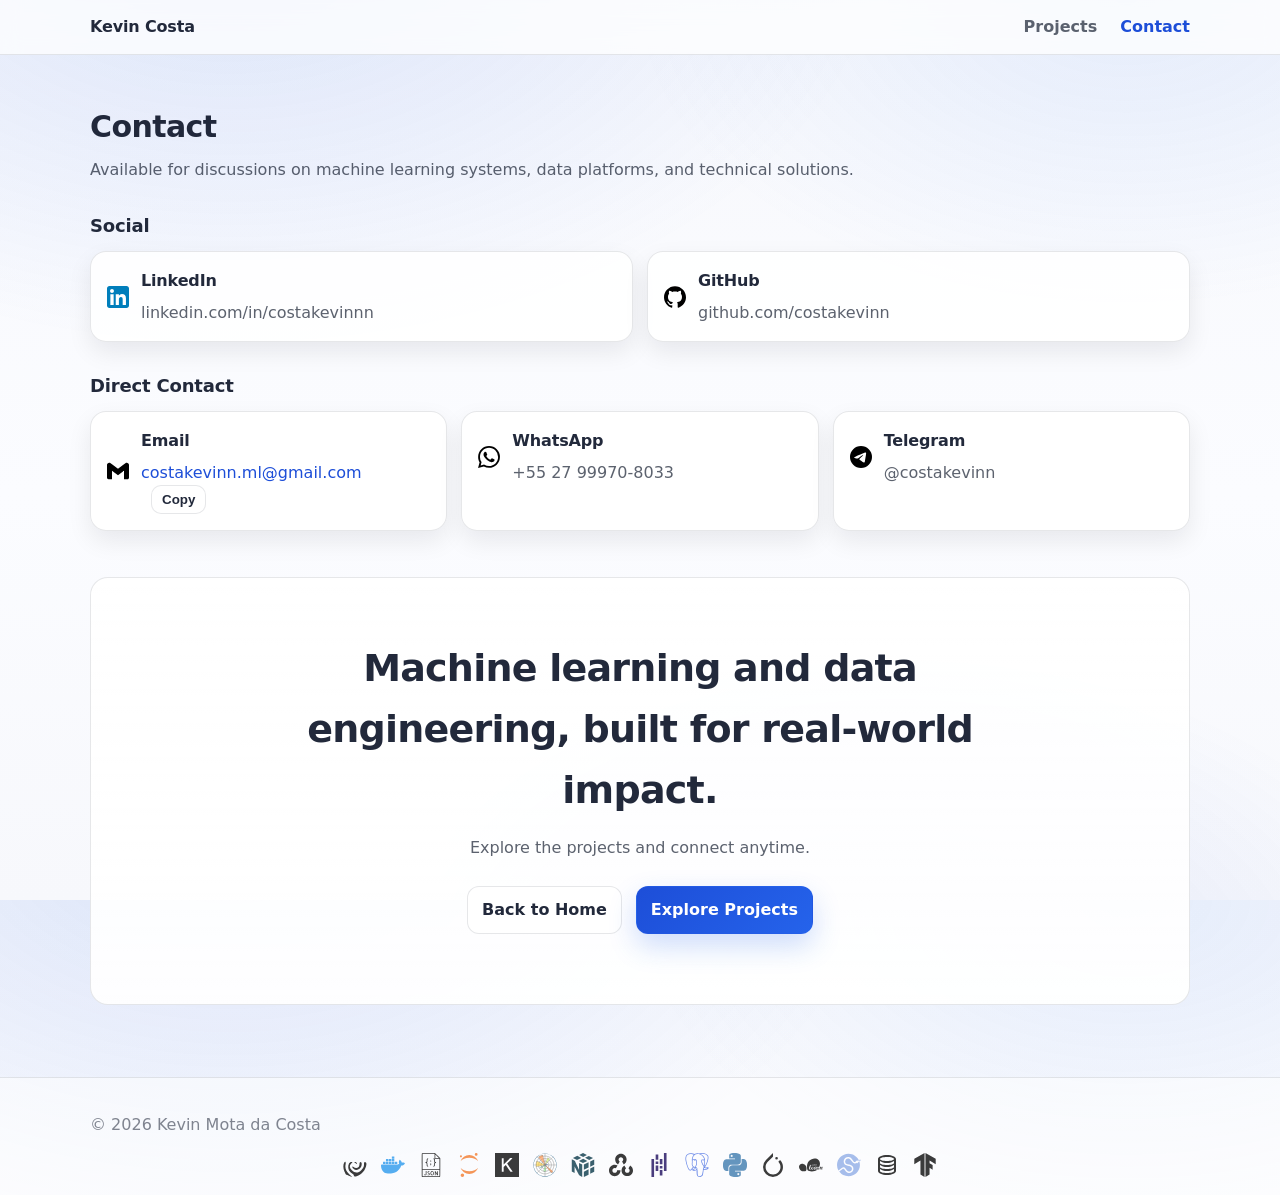
==== pages/contact.html @ 670adea7 "Deploy new portfolio site" ====
<!DOCTYPE html>
<html lang="en">
<head>
  <meta charset="UTF-8" />
  <meta name="viewport" content="width=device-width, initial-scale=1.0" />
  <meta name="description" content="Contact Kevin Mota da Costa — Machine Learning & Data Professional." />
  <title>Contact | Kevin Costa</title>

  <link rel="icon" type="image/png" href="/assets/img/favicon.png">
  <link rel="apple-touch-icon" href="/assets/img/favicon.png">


  <link rel="stylesheet" href="/config.css" />
  <link rel="stylesheet" href="/style.css" />
  <script src="/script.js" defer></script>
</head>
<body>

  <header class="navbar">
    <div class="nav-container">
      <a href="/" class="logo">Kevin Costa</a>

      <nav class="nav-links">
        <a href="/pages/projects.html">Projects</a>
        <a class="active" href="/pages/contact.html">Contact</a>
      </nav>
    </div>
  </header>

  <main class="container page">

    <div class="page-head">
      <h1 class="section-title">Contact</h1>
      <p class="section-subtitle">
        Available for discussions on machine learning systems, data platforms, and technical solutions.
      </p>
    </div>

    <!-- SOCIAL -->
    <section class="contact-section">
      <h2 class="section-subtitle-title">Social</h2>

      <div class="contact-grid">
        <a class="card card-link" href="https://www.linkedin.com/in/costakevinnn/" target="_blank" rel="noopener noreferrer">
          <div class="card-row">
            <img class="social-icon lg" src="/assets/icons/social/linkedin.svg" alt="LinkedIn">
            <div>
              <h3 class="card-title">LinkedIn</h3>
              <p class="card-text">linkedin.com/in/costakevinnn</p>
            </div>
          </div>
        </a>

        <a class="card card-link" href="https://github.com/costakevinn" target="_blank" rel="noopener noreferrer">
          <div class="card-row">
            <img class="social-icon lg" src="/assets/icons/social/github.svg" alt="GitHub">
            <div>
              <h3 class="card-title">GitHub</h3>
              <p class="card-text">github.com/costakevinn</p>
            </div>
          </div>
        </a>
      </div>
    </section>

    <!-- DIRECT CONTACT -->
    <section class="contact-section">
      <h2 class="section-subtitle-title">Direct Contact</h2>

      <div class="contact-grid">

        <div class="card">
          <div class="card-row">
            <img class="social-icon lg" src="/assets/icons/social/gmail.svg" alt="Email">
            <div>
              <h3 class="card-title">Email</h3>
              <p class="card-text">
                <a href="mailto:costakevinn.ml@gmail.com">costakevinn.ml@gmail.com</a>
                <button class="copy-inline" type="button" data-copy="costakevinn.ml@gmail.com" aria-label="Copy email to clipboard">Copy</button>
              </p>
            </div>
          </div>
        </div>

        <a class="card card-link" href="https://wa.me/5527999708033" target="_blank" rel="noopener noreferrer">
          <div class="card-row">
            <img class="social-icon lg" src="/assets/icons/social/whatsapp.svg" alt="WhatsApp">
            <div>
              <h3 class="card-title">WhatsApp</h3>
              <p class="card-text">+55 27 99970-8033</p>
            </div>
          </div>
        </a>

        <a class="card card-link" href="https://t.me/costakevinn" target="_blank" rel="noopener noreferrer">
          <div class="card-row">
            <img class="social-icon lg" src="/assets/icons/social/telegram.svg" alt="Telegram">
            <div>
              <h3 class="card-title">Telegram</h3>
              <p class="card-text">@costakevinn</p>
            </div>
          </div>
        </a>

      </div>
    </section>

    <!-- CTA -->
    <section class="closing-section closing-section--compact">
      <div class="closing-container">
        <h2 class="closing-title">Machine learning and data engineering, built for real-world impact.</h2>

        <p class="closing-text">
          Explore the projects and connect anytime.
        </p>

        <div class="closing-actions">
          <a href="/" class="btn btn-secondary">Back to Home</a>
          <a href="/pages/projects.html" class="btn btn-primary">Explore Projects</a>
        </div>
      </div>
    </section>

  </main>

  <footer class="footer">
    <div class="container">
      <p>© <span id="year"></span> Kevin Mota da Costa</p>
      <div id="global-tech-stack" class="footer-tech-stack" aria-label="Tech stack"></div>
    </div>
  </footer>

</body>
</html>
---- config.css ----
/* config.css
   Design tokens (colors, effects, shadows, radii)
*/

:root{
  /* Base */
  --bg: #f7f8fc;
  --bg-2: #fbfcff;
  --panel: #ffffff;

  /* Text */
  --text: rgba(15, 23, 42, 0.92);
  --muted: rgba(15, 23, 42, 0.68);
  --muted-2: rgba(15, 23, 42, 0.52);

  /* Brand */
  --brand: #1d4ed8;     /* blue-700 */
  --brand-2: #2563eb;   /* blue-600 */

  /* Borders */
  --border: rgba(15, 23, 42, 0.10);
  --border-strong: rgba(15, 23, 42, 0.16);
  --border-soft: rgba(15, 23, 42, 0.06);
  --tag-border: rgba(15, 23, 42, 0.12);
  --tech-border: rgba(15, 23, 42, 0.14);

  /* Surfaces (glass) */
  --surface-home: rgba(255, 255, 255, 0.60);
  --surface-navbar: rgba(255, 255, 255, 0.75);
  --surface-card: rgba(255, 255, 255, 0.86);
  --surface-pill: rgba(255, 255, 255, 0.88);
  --surface-pill-hover: rgba(255, 255, 255, 0.96);

  --surface-btn-secondary: rgba(255, 255, 255, 0.85);
  --surface-btn-secondary-hover: rgba(255, 255, 255, 0.95);

  --surface-btn-ghost: rgba(255, 255, 255, 0.75);
  --surface-btn-ghost-hover: rgba(255, 255, 255, 0.95);

  --surface-chip: rgba(255, 255, 255, 0.65);
  --surface-chip-hover: rgba(255, 255, 255, 0.92);

  --surface-tag: rgba(255, 255, 255, 0.70);
  --surface-tech-pill: rgba(255, 255, 255, 0.72);

  --surface-footer: rgba(255, 255, 255, 0.55);
  --surface-closing-a: rgba(255, 255, 255, 0.85);
  --surface-closing-b: rgba(255, 255, 255, 0.95);

  /* Brand-tinted surfaces */
  --surface-viewall-bg: rgba(37, 99, 235, 0.06);
  --surface-viewall-bg-hover: rgba(37, 99, 235, 0.10);
  --surface-viewall-border: rgba(37, 99, 235, 0.18);
  --surface-viewall-border-hover: rgba(37, 99, 235, 0.26);

  --chip-active-bg: rgba(37, 99, 235, 0.10);
  --chip-active-border: rgba(37, 99, 235, 0.22);

  /* Effects */
  --blur-6: blur(6px);
  --blur-10: blur(10px);

  /* Shadows */
  --shadow: 0 18px 50px rgba(2, 6, 23, 0.10);
  --shadow-soft: 0 10px 24px rgba(2, 6, 23, 0.08);
  --shadow-float: 0 12px 28px rgba(2, 6, 23, 0.10);

  /* Brand shadows */
  --shadow-brand: 0 12px 28px rgba(37, 99, 235, 0.22);
  --shadow-brand-hover: 0 16px 34px rgba(37, 99, 235, 0.28);
  --shadow-profile: 0 20px 50px rgba(37, 99, 235, 0.18);

  /* Rings */
  --ring: 0 0 0 4px rgba(37, 99, 235, 0.18);

  /* Gradients / background glows */
  --glow-1: rgba(37, 99, 235, 0.14);
  --glow-2: rgba(59, 130, 246, 0.10);
  --glow-3: rgba(29, 78, 216, 0.10);

  /* Buttons */
  --btn-primary-border: rgba(37, 99, 235, 0.35);

  /* Carousel arrows */
  --carousel-arrow-bg: rgba(255, 255, 255, 0.90);
  --carousel-arrow-bg-hover: rgba(255, 255, 255, 0.98);
  --carousel-arrow-text: rgba(15, 23, 42, 0.78);
  --carousel-arrow-border-hover: var(--brand);
  --carousel-arrow-color-hover: var(--brand);
  --carousel-arrow-ring-hover: 0 0 0 3px rgba(37, 99, 235, 0.15);

  /* Copy states */
  --copy-dot: rgba(15, 23, 42, 0.25);

  --success-border: rgba(22, 163, 74, 0.30);
  --success-bg: rgba(22, 163, 74, 0.08);
  --success-text: rgba(22, 163, 74, 0.95);
  --success-dot: rgba(22, 163, 74, 0.85);

  /* Misc */
  --tech-icon-opacity: 0.92;
  --tech-icon-opacity-hover: 1;

  --footer-tech-opacity: 0.9;
  --footer-tech-icon-opacity: 0.85;
  --footer-tech-icon-opacity-hover: 1;

  /* Radius */
  --radius-10: 10px;
  --radius-12: 12px;
  --radius-16: 16px;
  --radius-18: 18px;
  --radius-pill: 999px;

  /* Profile */
  --profile-border: rgba(37, 99, 235, 0.18);
}
---- style.css ----
/* style.css
   Layout + components (NO raw colors here)
*/

*{ box-sizing: border-box; }
html, body{ height: 100%; }

body{
  margin: 0;
  font-family: ui-sans-serif, system-ui, -apple-system, Segoe UI, Roboto, Helvetica, Arial;
  color: var(--text);
  line-height: 1.6;

  background:
    radial-gradient(1100px 700px at 18% -8%, var(--glow-1), transparent 60%),
    radial-gradient(900px 560px at 88% 0%, var(--glow-2), transparent 55%),
    radial-gradient(900px 560px at 70% 110%, var(--glow-3), transparent 60%),
    linear-gradient(180deg, var(--bg), var(--bg-2) 55%, var(--bg) 100%);
}

.home{
  max-width: 1200px;
  margin: 0 auto;
  background: var(--surface-home);
  backdrop-filter: var(--blur-6);
  border-left: 1px solid var(--border-soft);
  border-right: 1px solid var(--border-soft);
}

a{ color: var(--brand); text-decoration: none; }
a:hover{ color: var(--brand-2); }

.container{
  width: min(1100px, calc(100% - 40px));
  margin: 0 auto;
}

.page{ padding: 48px 0 72px; }

/* Navbar */
.navbar{
  position: sticky;
  top: 0;
  z-index: 50;
  background: var(--surface-navbar);
  backdrop-filter: var(--blur-10);
  border-bottom: 1px solid var(--border);
}

.nav-container{
  width: min(1100px, calc(100% - 40px));
  margin: 0 auto;
  display: flex;
  align-items: center;
  justify-content: space-between;
  padding: 14px 0;
}

.logo{
  font-weight: 750;
  letter-spacing: -0.01em;
  color: var(--text);
}

.logo.active{
  color: var(--brand);
}

.nav-links a{
  margin-left: 18px;
  color: var(--muted);
  font-weight: 650;
}
.nav-links a:hover{ color: var(--brand-2); }
.nav-links a.active{ color: var(--brand); }

/* Buttons */
.btn{
  display: inline-flex;
  align-items: center;
  justify-content: center;
  padding: 10px 14px;
  border-radius: var(--radius-12);
  border: 1px solid var(--border);
  font-weight: 700;
  transition: transform .12s ease, background .12s ease, border-color .12s ease, box-shadow .12s ease;
  cursor: pointer;
}

.btn:hover{ transform: translateY(-1px); }
.btn:focus{ outline: none; box-shadow: var(--ring); }

.btn-primary{
  background: linear-gradient(135deg, var(--brand), var(--brand-2));
  border-color: var(--btn-primary-border);
  color: var(--panel);
  box-shadow: var(--shadow-brand);
}
.btn-primary:hover{ box-shadow: var(--shadow-brand-hover); }

.btn-secondary{
  background: var(--surface-btn-secondary);
  color: var(--text);
}
.btn-secondary:hover{
  border-color: var(--border-strong);
  background: var(--surface-btn-secondary-hover);
}

.btn-ghost{
  background: var(--surface-btn-ghost);
  color: var(--text);
}
.btn-ghost:hover{
  background: var(--surface-btn-ghost-hover);
  border-color: var(--border-strong);
}

/* Page headers */
.page-head{ margin-bottom: 18px; }

.section-title{
  margin: 0 0 6px;
  font-size: 30px;
  letter-spacing: -0.02em;
}

.section-subtitle{
  margin: 0;
  color: var(--muted);
  max-width: 85ch;
}

/* Home hero */
.hero-profile{
  display: flex;
  align-items: center;
  justify-content: center;
  padding: 70px 0 30px;
}

.profile-container{
  display: flex;
  align-items: center;
  gap: 46px;
  flex-wrap: wrap;
  justify-content: center;
}

.profile-image-wrapper{
  width: 220px;
  height: 220px;
  border-radius: 50%;
  overflow: hidden;
  border: 4px solid var(--profile-border);
  box-shadow: var(--shadow-profile);
}

.profile-image{
  width: 100%;
  height: 100%;
  object-fit: cover;
}

.profile-info{ max-width: 520px; }

.profile-name{
  margin: 0;
  font-size: clamp(36px, 5vw, 52px);
  letter-spacing: -0.03em;
}

.profile-role{
  margin: 10px 0 4px;
  font-size: 18px;
  font-weight: 650;
  color: var(--muted);
}

.profile-location{
  margin: 0 0 16px;
  font-size: 15px;
  color: var(--muted-2);
}

/* Social pills */
.social-row{
  display: flex;
  gap: 10px;
  flex-wrap: wrap;
  margin-top: 14px;
}

.social-pill{
  display: inline-flex;
  align-items: center;
  gap: 8px;
  padding: 9px 12px;
  border-radius: var(--radius-pill);
  border: 1px solid var(--border);
  background: var(--surface-pill);
  color: var(--text);
  font-weight: 700;
  transition: transform .12s ease, border-color .12s ease, background .12s ease;
}

.social-pill:hover{
  transform: translateY(-1px);
  border-color: var(--border-strong);
  background: var(--surface-pill-hover);
}

.social-icon{
  width: 18px;
  height: 18px;
  display: inline-block;
}

.social-icon.lg{
  width: 22px;
  height: 22px;
}

/* Copy pill */
.copy-pill{ cursor: pointer; }

.copy-pill .copy-dot{
  width: 8px;
  height: 8px;
  border-radius: var(--radius-pill);
  background: var(--copy-dot);
}

.copy-pill.is-copied{
  border-color: var(--success-border);
  background: var(--success-bg);
}
.copy-pill.is-copied .copy-dot{ background: var(--success-dot); }

/* Home sections */
.home { padding-bottom: 24px; }

.home-section{ padding: 10px 0 72px; }

.home-section-head{
  display: flex;
  align-items: flex-end;
  justify-content: space-between;
  gap: 14px;
  margin-bottom: 16px;
}

.home-section-title{
  margin: 0 0 6px;
  font-size: 22px;
  letter-spacing: -0.02em;
}

.home-section-subtitle{
  margin: 0;
  color: var(--muted);
  max-width: 85ch;
}

.view-all{
  font-weight: 800;
  color: var(--brand);
  padding: 8px 10px;
  border-radius: var(--radius-10);
  border: 1px solid var(--surface-viewall-border);
  background: var(--surface-viewall-bg);
  transition: transform .12s ease, background .12s ease, border-color .12s ease;
}
.view-all:hover{
  transform: translateY(-1px);
  background: var(--surface-viewall-bg-hover);
  border-color: var(--surface-viewall-border-hover);
}

/* Carousel */
.carousel{ position: relative; }

.carousel-viewport{
  display: flex;
  gap: 16px;
  overflow-x: auto;
  overflow-y: hidden;
  scroll-snap-type: x mandatory;
  scroll-behavior: smooth;
  padding: 10px 72px 14px;
  scrollbar-width: none;
  position: relative;
  z-index: 1;
}
.carousel-viewport::-webkit-scrollbar{ display: none; }

.carousel-card{
  flex: 0 0 420px;
  scroll-snap-align: center;

  border: 1px solid var(--border);
  background: var(--surface-card);
  border-radius: var(--radius-16);
  overflow: hidden;
  box-shadow: var(--shadow-soft);
  transition: transform .14s ease, border-color .14s ease, box-shadow .14s ease;
}
.carousel-card:hover{
  transform: translateY(-2px);
  border-color: var(--border-strong);
  box-shadow: var(--shadow);
}

/* Carousel arrows */
.carousel-btn{
  position: absolute;
  top: 45%;
  transform: translateY(-50%);
  width: 42px;
  height: 42px;
  border-radius: var(--radius-pill);
  border: 1px solid var(--border);
  background: var(--carousel-arrow-bg);
  box-shadow: var(--shadow-float);
  cursor: pointer;
  font-size: 26px;
  line-height: 1;
  color: var(--carousel-arrow-text);
  display: grid;
  place-items: center;
  transition: transform .12s ease, border-color .12s ease, background .12s ease;
  z-index: 10;
}
.carousel-btn:hover{
  transform: translateY(-50%) scale(1.05);
  border-color: var(--carousel-arrow-border-hover);
  color: var(--carousel-arrow-color-hover);
  box-shadow: var(--shadow-float), var(--carousel-arrow-ring-hover);
}
.carousel-btn.left{ left: 10px; }
.carousel-btn.right{ right: 10px; }

.carousel-btn:disabled{
  opacity: 0.35;
  cursor: not-allowed;
  transform: translateY(-50%);
  box-shadow: none;
}

/* Projects grid page */
.projects-grid{
  display: grid;
  grid-template-columns: repeat(auto-fit, minmax(320px, 1fr));
  gap: 18px;
}

/* Projects card */
.project-card{
  border: 1px solid var(--border);
  background: var(--surface-card);
  border-radius: var(--radius-16);
  overflow: hidden;
  box-shadow: var(--shadow-soft);
  transition: transform .14s ease, border-color .14s ease, box-shadow .14s ease;
}
.project-card:hover{
  transform: translateY(-2px);
  border-color: var(--border-strong);
  box-shadow: var(--shadow);
}

.project-cover{
  display: block;
  border-bottom: 1px solid var(--border);
}

.project-cover-img{
  width: 100%;
  height: 170px;
  object-fit: cover;
  display: block;
}

.project-body{ padding: 14px 14px 16px; }

.project-head{
  display: flex;
  align-items: baseline;
  justify-content: space-between;
  gap: 10px;
}

.project-title{
  margin: 0;
  font-size: 18px;
  letter-spacing: -0.01em;
}

.tag{
  font-size: 12px;
  padding: 3px 8px;
  border-radius: var(--radius-pill);
  border: 1px solid var(--tag-border);
  color: var(--muted);
  background: var(--surface-tag);
}

.project-desc{
  margin: 10px 0 0;
  color: var(--muted);
  font-size: 14px;
}

.project-techs{
  display: flex;
  flex-wrap: wrap;
  gap: 10px;
  margin-top: 12px;
  align-items: center;
}

.tech-icon{
  width: 22px;
  height: 22px;
  display: inline-block;
  opacity: var(--tech-icon-opacity);
  transition: opacity .12s ease, transform .12s ease;
}
.tech-icon:hover{
  opacity: var(--tech-icon-opacity-hover);
  transform: translateY(-1px);
}

.tech-pill{
  font-size: 12px;
  padding: 5px 9px;
  border-radius: var(--radius-pill);
  border: 1px solid var(--tech-border);
  color: var(--muted);
  background: var(--surface-tech-pill);
}

.project-actions{
  margin-top: 14px;
  display: flex;
  gap: 10px;
}

/* Filters */
.filters{
  display: flex;
  gap: 10px;
  flex-wrap: wrap;
  margin: 18px 0 22px;
}

.chip{
  padding: 8px 12px;
  border-radius: var(--radius-pill);
  border: 1px solid var(--border);
  background: var(--surface-chip);
  color: var(--muted);
  cursor: pointer;
  font-weight: 750;
  transition: transform .12s ease, background .12s ease, border-color .12s ease;
}
.chip:hover{
  transform: translateY(-1px);
  color: var(--text);
  border-color: var(--border-strong);
  background: var(--surface-chip-hover);
}
.chip.active{
  color: var(--brand);
  background: var(--chip-active-bg);
  border-color: var(--chip-active-border);
}

/* Contact */
.contact-section{ margin-top: 30px; }

.section-subtitle-title{
  margin: 14px 0 10px;
  font-size: 18px;
  color: var(--text);
  letter-spacing: -0.01em;
}

.contact-grid{
  display: grid;
  grid-template-columns: repeat(auto-fit, minmax(240px, 1fr));
  gap: 14px;
  margin-top: 10px;
}

.card{
  border: 1px solid var(--border);
  background: var(--surface-card);
  border-radius: var(--radius-16);
  padding: 16px;
  box-shadow: var(--shadow-soft);
}

.card-link{
  color: inherit;
  transition: transform .14s ease, border-color .14s ease, box-shadow .14s ease;
}
.card-link:hover{
  transform: translateY(-2px);
  border-color: var(--border-strong);
  box-shadow: var(--shadow);
}

.card-row{
  display: flex;
  align-items: center;
  gap: 12px;
}

.card-title{
  margin: 0 0 6px;
  font-size: 16px;
  letter-spacing: -0.01em;
}

.card-text{
  margin: 0;
  color: var(--muted);
}

/* Copy inline button */
.copy-inline{
  margin-left: 10px;
  border: 1px solid var(--border);
  background: var(--surface-btn-ghost);
  padding: 6px 10px;
  border-radius: var(--radius-10);
  font-weight: 750;
  cursor: pointer;
  color: var(--text);
  transition: transform .12s ease, background .12s ease, border-color .12s ease;
}
.copy-inline:hover{
  transform: translateY(-1px);
  background: var(--surface-btn-ghost-hover);
  border-color: var(--border-strong);
}
.copy-inline.is-copied{
  border-color: var(--success-border);
  background: var(--success-bg);
  color: var(--success-text);
}

/* Closing section */
.closing-section{
  padding: 90px 20px 110px;
  text-align: center;
  background: linear-gradient(180deg, var(--surface-closing-a) 0%, var(--surface-closing-b) 100%);
  border-top: 1px solid var(--border);
}

.closing-container{
  max-width: 800px;
  margin: 0 auto;
}

.closing-title{
  margin: 0 0 14px;
  font-size: clamp(28px, 4vw, 38px);
  letter-spacing: -0.02em;
}

.closing-text{
  margin: 0 0 26px;
  color: var(--muted);
  font-size: 16px;
  max-width: 65ch;
  margin-left: auto;
  margin-right: auto;
}

.closing-actions{
  display: flex;
  gap: 14px;
  justify-content: center;
  flex-wrap: wrap;
}

/* Compact closing for inner pages */
.closing-section--compact{
  margin-top: 46px;
  padding: 60px 20px 70px;
  border-radius: var(--radius-18);
  border: 1px solid var(--border);
}

/* Footer */
.footer{
  border-top: 1px solid var(--border);
  padding: 18px 0;
  color: var(--muted-2);
  background: var(--surface-footer);
}

/* Responsive */
@media (max-width: 900px){
  .carousel-card{ flex-basis: 360px; }
  .carousel-viewport{ padding-left: 52px; padding-right: 52px; }
}
@media (max-width: 768px){
  .profile-container{ flex-direction: column; text-align: center; }
  .profile-info{ text-align: center; }
}
@media (max-width: 520px){
  .carousel-card{ flex-basis: 300px; }
  .carousel-viewport{ padding-left: 42px; padding-right: 42px; }
}

/* =========================
   Footer global tech stack
========================= */
.footer-tech-stack{
  display: flex;
  justify-content: center;
  align-items: center;
  flex-wrap: wrap;
  gap: 14px;
  margin-top: 10px;
  opacity: var(--footer-tech-opacity);
}

.footer-tech-icon{
  width: 24px;
  height: 24px;
  display: inline-block;
  opacity: var(--footer-tech-icon-opacity);
  cursor: pointer;
  transition: transform .18s ease, opacity .18s ease;
}
.footer-tech-icon:hover{
  transform: scale(1.15);
  opacity: var(--footer-tech-icon-opacity-hover);
}

.footer-tech-icon img{
  width: 100%;
  height: 100%;
  display: block;
}

/* =========================
   Page transitions
========================= */
/* =========================
   Page transitions
========================= */
/* Page transitions */
body{
  opacity: 0;
  transition: opacity .03s linear;
}
body.is-enter{ opacity: 1; }
body.is-exit{ opacity: 0; }



/* =========================
   Mobile polish
========================= */

/* Better tap / scroll behavior */
html{
  -webkit-text-size-adjust: 100%;
  scroll-behavior: smooth;
}

a, button{
  -webkit-tap-highlight-color: transparent;
}

/* Prevent accidental horizontal overflow */
body{
  overflow-x: hidden;
}

/* Better focus for keyboard users (mobile + desktop) */
:focus-visible{
  outline: none;
  box-shadow: var(--ring);
  border-radius: var(--radius-10);
}

/* Carousel: nicer touch scrolling */
.carousel-viewport{
  -webkit-overflow-scrolling: touch;
  scroll-snap-stop: always;
  scroll-padding-left: 72px;
  scroll-padding-right: 72px;
}

/* =========================
   Responsive adjustments
========================= */

/* Tablet-ish */
@media (max-width: 900px){
  .page{ padding: 36px 0 56px; }

  .nav-container{
    padding: 12px 0;
  }

  .hero-profile{
    padding: 56px 0 22px;
  }
}

/* Mobile */
@media (max-width: 640px){
  .container{
    width: min(1100px, calc(100% - 28px));
  }

  .page{ padding: 28px 0 44px; }

  /* Navbar: compact but readable */
  .nav-container{
    padding: 10px 0;
    gap: 12px;
  }

  .logo{
    font-size: 15px;
  }

  .nav-links a{
    margin-left: 12px;
    font-weight: 700;
    padding: 10px 8px;      /* bigger tap area */
    border-radius: var(--radius-10);
  }

  /* Hero: tighter + centered */
  .hero-profile{
    padding: 46px 0 18px;
  }

  .profile-container{
    gap: 22px;
  }

  .profile-image-wrapper{
    width: 170px;
    height: 170px;
  }

  .profile-name{
    font-size: clamp(30px, 8vw, 40px);
  }

  .profile-role{
    font-size: 16px;
  }

  .profile-location{
    font-size: 14px;
  }

  /* Social pills: full-width feel, easier taps */
  .social-row{
    gap: 10px;
    justify-content: center;
  }

  .social-pill{
    padding: 10px 12px;
  }

  /* Sections */
  .home-section{
    padding: 6px 0 54px;
  }

  .home-section-head{
    align-items: flex-start;
    flex-direction: column;
    gap: 10px;
  }

  .view-all{
    align-self: flex-start;
  }

  /* Carousel: more “mobile-first” */
  .carousel-viewport{
    padding: 10px 18px 14px; /* less side padding */
    scroll-padding-left: 18px;
    scroll-padding-right: 18px;
  }

  .carousel-card{
    flex-basis: 86%;
    scroll-snap-align: start; /* feels better on mobile */
  }

  /* Hide arrows on mobile (swipe is enough) */
  .carousel-btn{
    display: none;
  }

  /* Projects grid: one column */
  .projects-grid{
    grid-template-columns: 1fr;
  }

  .project-cover-img{
    height: 160px;
  }

  /* Buttons: better tap size */
  .btn{
    padding: 12px 14px;
  }

  /* Closing: tighter */
  .closing-section{
    padding: 60px 16px 72px;
  }
}

/* Small phones */
@media (max-width: 380px){
  .profile-image-wrapper{
    width: 150px;
    height: 150px;
  }

  .carousel-card{
    flex-basis: 92%;
  }
}

/* Respect reduced motion */
@media (prefers-reduced-motion: reduce){
  *{
    scroll-behavior: auto !important;
  }
  body{
    transition: none !important;
  }
}
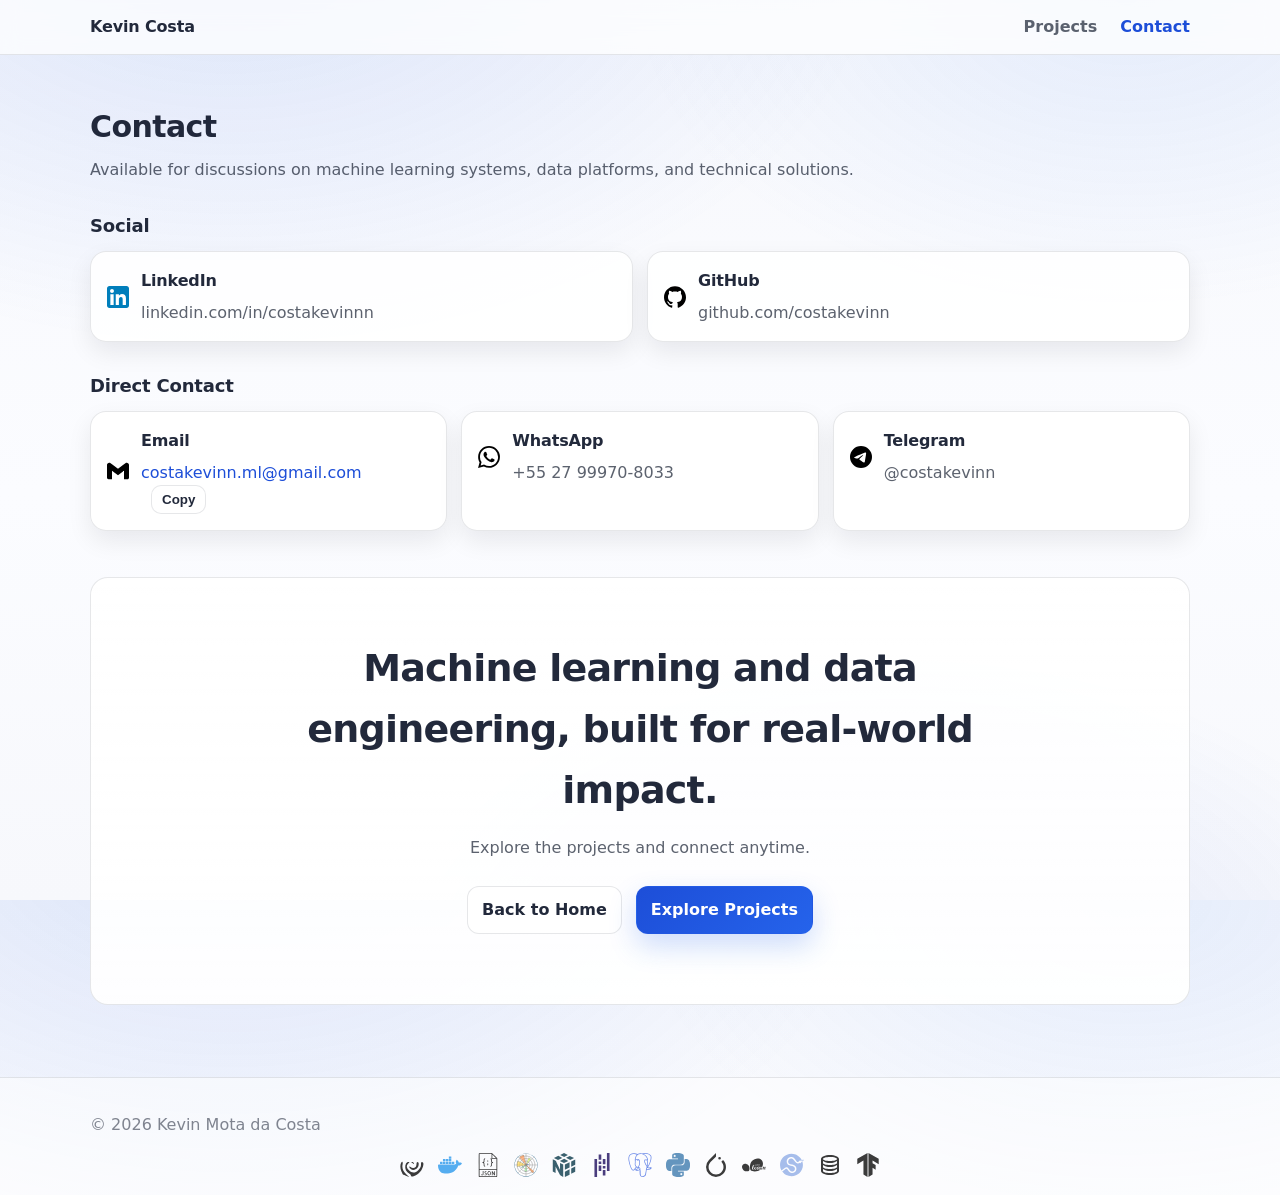
==== commit d56baadc: "Refine contact links with pre-filled message" ====
--- a/pages/contact.html
+++ b/pages/contact.html
@@ -75,14 +75,19 @@
             <div>
               <h3 class="card-title">Email</h3>
               <p class="card-text">
-                <a href="mailto:costakevinn.ml@gmail.com">costakevinn.ml@gmail.com</a>
+                <a href="mailto:costakevinn.ml@gmail.com?subject=Contact&body=Hi%20Kevin,%0A%0AI%20came%20across%20your%20portfolio%20and%20would%20like%20to%20reach%20out.%0A%0ABest%20regards,">
+  costakevinn.ml@gmail.com
+</a>
                 <button class="copy-inline" type="button" data-copy="costakevinn.ml@gmail.com" aria-label="Copy email to clipboard">Copy</button>
               </p>
             </div>
           </div>
         </div>
 
-        <a class="card card-link" href="https://wa.me/5527999708033" target="_blank" rel="noopener noreferrer">
+        <a class="card card-link"
+   href="https://wa.me/5527999708033?text=Hi%20Kevin,%20I%20came%20across%20your%20portfolio%20and%20would%20like%20to%20reach%20out."
+   target="_blank"
+   rel="noopener noreferrer">
           <div class="card-row">
             <img class="social-icon lg" src="/assets/icons/social/whatsapp.svg" alt="WhatsApp">
             <div>
@@ -92,7 +97,10 @@
           </div>
         </a>
 
-        <a class="card card-link" href="https://t.me/costakevinn" target="_blank" rel="noopener noreferrer">
+        <a class="card card-link"
+   href="https://t.me/costakevinn?text=Hi%20Kevin,%20I%20came%20across%20your%20portfolio%20and%20would%20like%20to%20reach%20out."
+   target="_blank"
+   rel="noopener noreferrer">
           <div class="card-row">
             <img class="social-icon lg" src="/assets/icons/social/telegram.svg" alt="Telegram">
             <div>
--- a/style.css
+++ b/style.css
@@ -419,6 +419,43 @@
   align-items: center;
 }
 
+
+/* =========================
+   Project skills (Projects page only)
+========================= */
+
+.project-skills{
+  margin-top: 12px;
+  padding-top: 10px;
+  border-top: 1px solid var(--border);
+}
+
+.skills-label{
+  font-size: 11px;
+  letter-spacing: 0.08em;
+  text-transform: uppercase;
+  color: var(--muted-2);
+  margin-bottom: 8px;
+  font-weight: 800;
+}
+
+.skills-row{
+  display: flex;
+  flex-wrap: wrap;
+  gap: 8px;
+}
+
+/* Skills MUST look different from tech pills/icons */
+.skill-pill{
+  font-size: 12px;
+  padding: 6px 10px;
+  border-radius: var(--radius-pill);
+  border: 1px dashed var(--tech-border);
+  background: var(--surface-chip);
+  color: var(--muted); /* <- muda de text pra muted */
+  font-weight: 700;   /* <- um pouco menos pesado */
+}
+
 .tech-icon{
   width: 22px;
   height: 22px;
@@ -848,4 +885,34 @@
   body{
     transition: none !important;
   }
+}
+
+
+.edu-link{
+  display: inline-flex;
+  align-items: center;
+  gap: 8px;
+  color: var(--muted);
+  font-weight: 650;
+  text-decoration: none;
+  transition: opacity .15s ease;
+}
+
+.edu-link:hover{
+  opacity: 0.85;
+}
+
+.edu-logo{
+  width: 22px;
+  height: 22px;
+  object-fit: contain;
+  opacity: 0.8;
+  filter: grayscale(100%);
+  transition: transform .15s ease, opacity .15s ease, filter .15s ease;
+}
+
+.edu-link:hover .edu-logo{
+  transform: translateY(-1px);
+  opacity: 1;
+  filter: grayscale(0%);
 }
